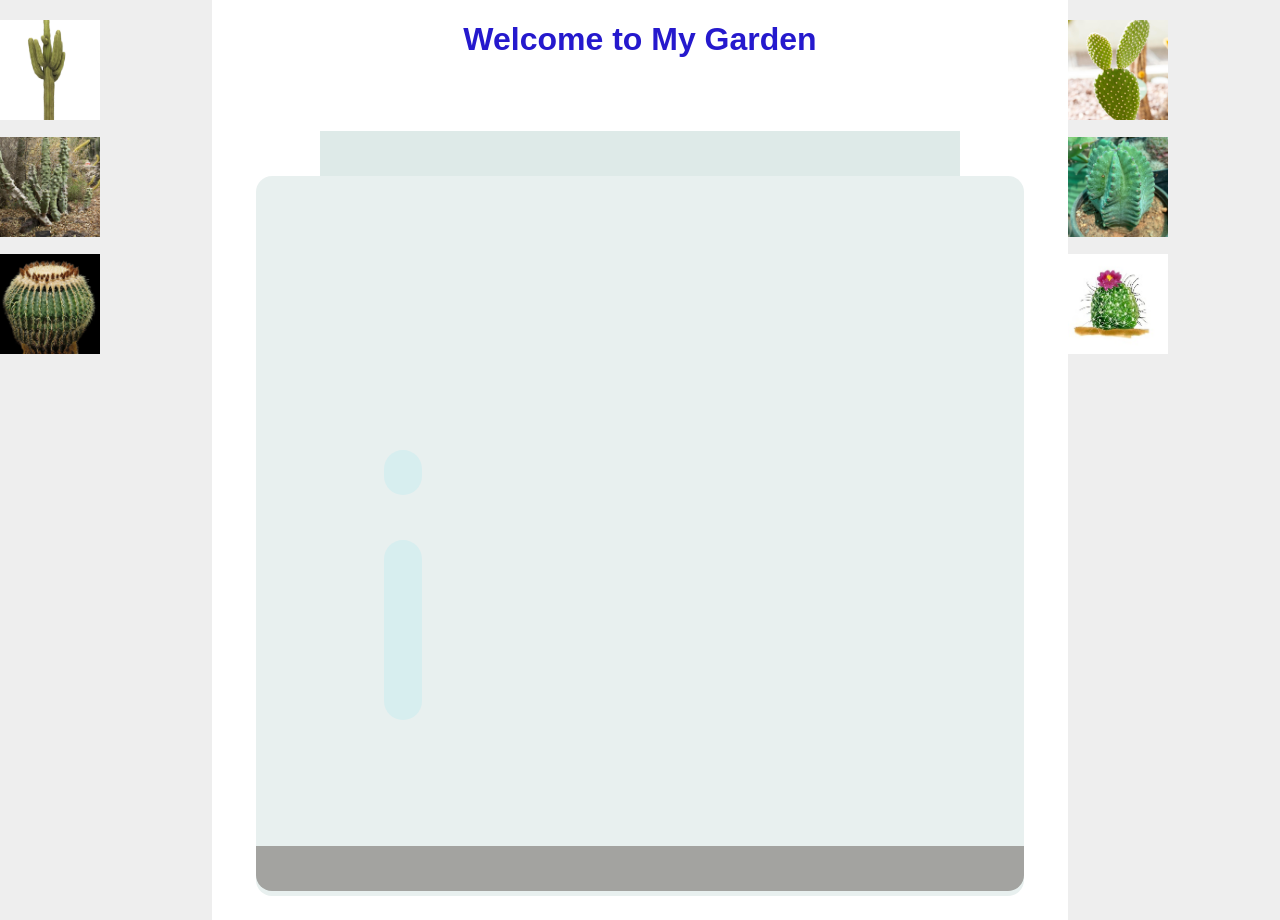
==== Terrarium Project/index.html @ 94500e24 "making a folder for terrarium" ====
<!DOCTYPE html>
<html lang="en">

<head>
    <title> My Garden</title>
    <meta charset="UTF-8">
    <meta name="viewport" content="width=device-width, initial-scale=1.0">
    <link rel="stylesheet" href="./style.css">
    <script src="./script.js" defer></script>
</head>

<body>
    <h1> Welcome to My Garden </h1>
    <div id="page">
        <div id="left-container" class="container">
            <div class="plant-holder">
                <img class="plant" id="plant1" src="./images/image1.jpg" alt="tall cactus" >
            </div>
            <div class="plant-holder">
                <img class="plant" id="plant2" src="./images/image2.jpg" alt="small cactus" >
            </div>
            <div class="plant-holder">
                <img class="plant" id="plant3" src="./images/image3.jpg" alt="round cactus">
            </div>
        </div>

        <div id="right-container" class="container">
            <div class="plant-holder">
                <img class="plant" id="plant4" src="./images/image4.jpg" alt="tall cactus" >
            </div>
            <div class="plant-holder">
                <img class="plant" id="plant5" src="./images/image5.jpg" alt="small cactus" >
            </div>
            <div class="plant-holder">
                <img class="plant" id="plant6" src="./images/image6.jpg" alt="round cactus">
            </div>
        </div>

        <div id="terrarium">
            <div class="jar-top"></div>
            <div class="jar-walls"></div>
            <div class="jar-glossy-long"></div>
            <div class="jar-glossy-short"></div>
            <div class="dirt"></div>
        </div>

    </div>
</body>

</html>
---- Terrarium Project/style.css ----
/* I just added this file to start */
body {
	/* font-family: helvetica, arial, sans-serif;	*/
	 font-family:comic sans ms, cursive, sans-serif;
}

h1 {
	color: #2519cd;
	text-align: center;
}

h1:hover{
	color:red;
}

#left-container {
	background-color: #eee;
	width: 15%;
	left: 0px;
	top: 0px;
	height: 100%;
	padding: 10px;
}

/*
@keyframes slide-in {
	0% {
		transform: translatex(-100%);
		opacity: 1;
	}
	100% {
		transform: translatex(0);
		opacity: 0.5;
	}
	
}
*/

#right-container {
	background-color: #eee;
	width: 15%;
	right: 0px;
	top: 0px;
	height: 100%;
	padding: 10px;
}

.container {
	background-color: #eee;
	width: 15%;
	top: 0px;
	position: absolute;
	height: 100%;
	padding: 10px;
}

.plant-holder {
	position: relative;
	height: 13%;
	left: -10px;
}

.plant {

	/*animation: slide-in 3s ease-in-out;
	max-width:80%;
	max-height:80%;*/
	position: absolute;
	max-width: 150%;
	max-height: 150%;
	z-index: 2;
	width: 100px;
	height: 100px;
	object-fit: cover;
	margin-top: 10px; */
}

.jar-walls {
	height: 80%;
	width: 60%;
	background: #d1e1df;
	border-radius: 1rem;
	position: absolute;
	bottom: 0.5%;
	left: 20%;
	opacity: 0.5;
	z-index: 1;
}

.jar-top {
	width: 50%;
	height: 5%;
	background: #d1e1df;
	position: absolute;
	bottom: 80.5%;
	left: 25%;
	opacity: 0.7;
	z-index: 1;
}

.jar-bottom {
	width: 50%;
	height: 1%;
	background: #d1e1df;
	position: absolute;
	bottom: 0%;
	left: 25%;
	opacity: 0.7;
}

.dirt {
	width: 60%;
	height: 5%;
	background: #3a241d;
	position: absolute;
	border-radius: 0 0 1rem 1rem;
	bottom: 1%;
	left: 20%;
	opacity: 0.7;
	z-index: -1;
}

.jar-glossy-long {
	width: 3%;
	height: 20%;
	border-radius: 2rem;
	background: #ddfbff;
	position: absolute;
	bottom: 20%;
	left: 30%;
}

.jar-glossy-short {
	width: 3%;
	height: 5%;
	border-radius: 2rem;
	background: #ddfbff;
	position: absolute;
	bottom: 45%;
	left: 30%;
}
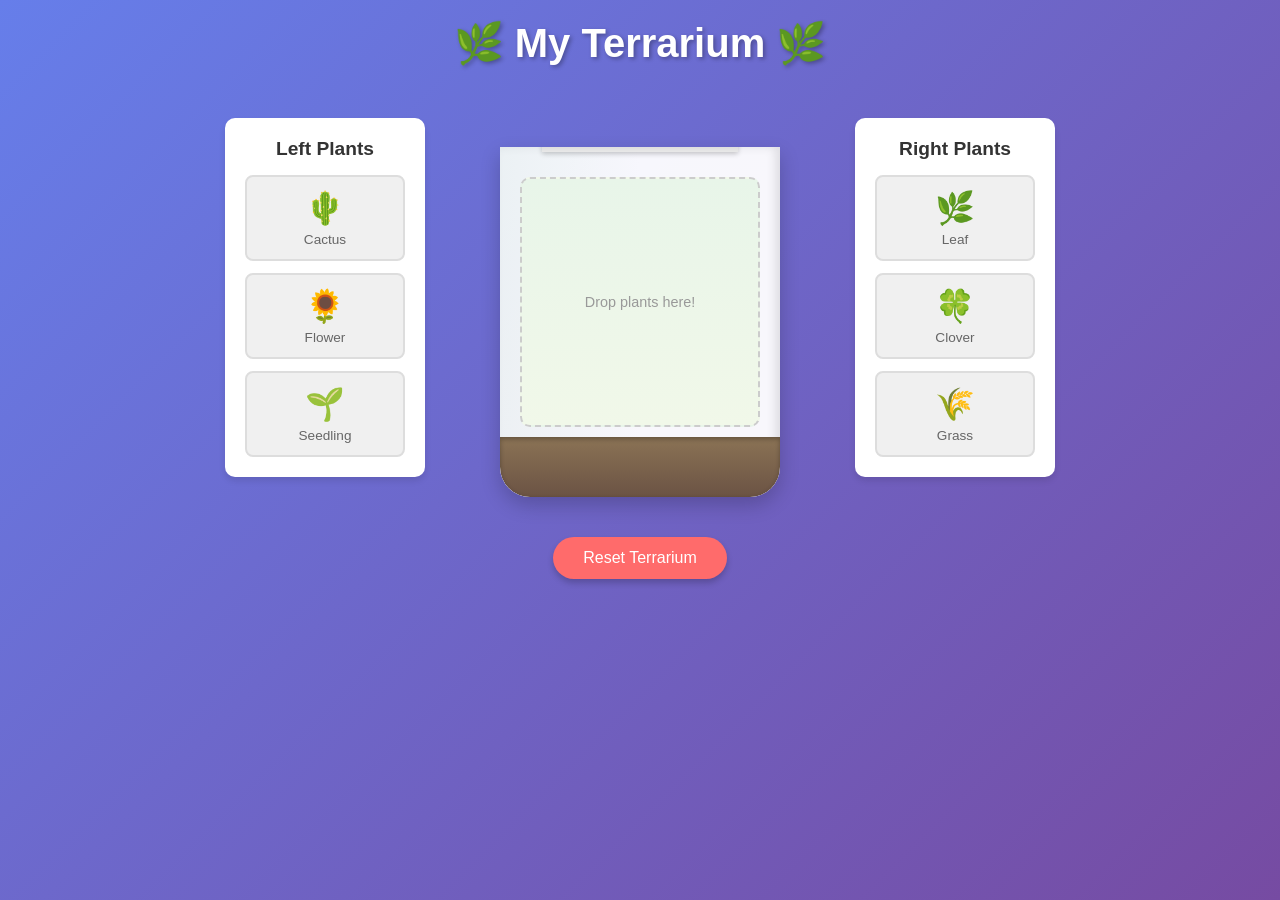
==== commit b31f4de3: "feat: Complete terrarium project with drag-and-drop functionality" ====
--- a/Terrarium Project/index.html
+++ b/Terrarium Project/index.html
@@ -1,50 +1,70 @@
 <!DOCTYPE html>
 <html lang="en">
-
 <head>
-    <title> My Garden</title>
     <meta charset="UTF-8">
     <meta name="viewport" content="width=device-width, initial-scale=1.0">
+    <title>Terrarium Project</title>
     <link rel="stylesheet" href="./style.css">
-    <script src="./script.js" defer></script>
 </head>
-
 <body>
-    <h1> Welcome to My Garden </h1>
-    <div id="page">
-        <div id="left-container" class="container">
-            <div class="plant-holder">
-                <img class="plant" id="plant1" src="./images/image1.jpg" alt="tall cactus" >
-            </div>
-            <div class="plant-holder">
-                <img class="plant" id="plant2" src="./images/image2.jpg" alt="small cactus" >
-            </div>
-            <div class="plant-holder">
-                <img class="plant" id="plant3" src="./images/image3.jpg" alt="round cactus">
+    <h1>🌿 My Terrarium 🌿</h1>
+    
+    <div class="main-container">
+        <!-- LEFT PLANTS -->
+        <div class="plants-container left-plants">
+            <h2>Left Plants</h2>
+            <div class="plants-list">
+                <div class="plant" draggable="true" data-plant="🌵">
+                    <p>🌵</p>
+                    <span>Cactus</span>
+                </div>
+                <div class="plant" draggable="true" data-plant="🌻">
+                    <p>🌻</p>
+                    <span>Flower</span>
+                </div>
+                <div class="plant" draggable="true" data-plant="🌱">
+                    <p>🌱</p>
+                    <span>Seedling</span>
+                </div>
             </div>
         </div>
 
-        <div id="right-container" class="container">
-            <div class="plant-holder">
-                <img class="plant" id="plant4" src="./images/image4.jpg" alt="tall cactus" >
-            </div>
-            <div class="plant-holder">
-                <img class="plant" id="plant5" src="./images/image5.jpg" alt="small cactus" >
-            </div>
-            <div class="plant-holder">
-                <img class="plant" id="plant6" src="./images/image6.jpg" alt="round cactus">
+        <!-- CENTER TERRARIUM -->
+        <div class="terrarium-container">
+            <div class="terrarium" id="terrarium">
+                <div class="jar-top"></div>
+                <div class="jar-body"></div>
+                <div class="soil"></div>
+                <div id="plants-area" class="plants-area">
+                    <p class="drop-hint">Drop plants here!</p>
+                </div>
             </div>
         </div>
 
-        <div id="terrarium">
-            <div class="jar-top"></div>
-            <div class="jar-walls"></div>
-            <div class="jar-glossy-long"></div>
-            <div class="jar-glossy-short"></div>
-            <div class="dirt"></div>
+        <!-- RIGHT PLANTS -->
+        <div class="plants-container right-plants">
+            <h2>Right Plants</h2>
+            <div class="plants-list">
+                <div class="plant" draggable="true" data-plant="🌿">
+                    <p>🌿</p>
+                    <span>Leaf</span>
+                </div>
+                <div class="plant" draggable="true" data-plant="🍀">
+                    <p>🍀</p>
+                    <span>Clover</span>
+                </div>
+                <div class="plant" draggable="true" data-plant="🌾">
+                    <p>🌾</p>
+                    <span>Grass</span>
+                </div>
+            </div>
         </div>
+    </div>
 
+    <div class="reset-container">
+        <button id="reset-btn">Reset Terrarium</button>
     </div>
+
+    <script src="./script.js" defer></script>
 </body>
-
 </html>
--- a/Terrarium Project/style.css
+++ b/Terrarium Project/style.css
@@ -1,101 +1,224 @@
-/* I just added this file to start */
+* {
+	margin: 0;
+	padding: 0;
+	box-sizing: border-box;
+}
+
 body {
-	/* font-family: helvetica, arial, sans-serif;	*/
-	 font-family:comic sans ms, cursive, sans-serif;
+	font-family: 'Arial', sans-serif;
+	background: linear-gradient(135deg, #667eea 0%, #764ba2 100%);
+	min-height: 100vh;
+	display: flex;
+	flex-direction: column;
+	align-items: center;
+	padding: 20px;
+	color: #333;
 }
 
 h1 {
-	color: #2519cd;
-	text-align: center;
-}
-
-h1:hover{
-	color:red;
-}
-
-#left-container {
-	background-color: #eee;
-	width: 15%;
-	left: 0px;
-	top: 0px;
-	height: 100%;
-	padding: 10px;
-}
-
-/*
-@keyframes slide-in {
-	0% {
-		transform: translatex(-100%);
+	color: #fff;
+	text-align: center;
+	margin-bottom: 30px;
+	font-size: 2.5rem;
+	text-shadow: 2px 2px 4px rgba(0, 0, 0, 0.3);
+}
+
+.main-container {
+	display: flex;
+	justify-content: center;
+	align-items: center;
+	gap: 40px;
+	margin-bottom: 40px;
+	flex-wrap: wrap;
+}
+
+/* PLANTS CONTAINERS */
+.plants-container {
+	background: #fff;
+	border-radius: 10px;
+	padding: 20px;
+	width: 200px;
+	box-shadow: 0 4px 6px rgba(0, 0, 0, 0.1);
+}
+
+.plants-container h2 {
+	text-align: center;
+	color: #333;
+	margin-bottom: 15px;
+	font-size: 1.2rem;
+}
+
+.plants-list {
+	display: flex;
+	flex-direction: column;
+	gap: 12px;
+}
+
+.plant {
+	background: #f0f0f0;
+	padding: 12px;
+	border-radius: 8px;
+	cursor: move;
+	user-select: none;
+	transition: all 0.3s ease;
+	text-align: center;
+	border: 2px solid #ddd;
+}
+
+.plant:hover {
+	background: #e8e8e8;
+	transform: scale(1.05);
+	box-shadow: 0 2px 8px rgba(0, 0, 0, 0.15);
+}
+
+.plant:active {
+	opacity: 0.7;
+	cursor: grabbing;
+}
+
+.plant p {
+	font-size: 2rem;
+	margin-bottom: 5px;
+}
+
+.plant span {
+	font-size: 0.85rem;
+	color: #666;
+	display: block;
+}
+
+/* TERRARIUM CONTAINER */
+.terrarium-container {
+	display: flex;
+	justify-content: center;
+	align-items: flex-end;
+	width: 350px;
+	height: 400px;
+}
+
+.terrarium {
+	position: relative;
+	width: 280px;
+	height: 350px;
+	background: rgba(255, 255, 255, 0.95);
+	border-radius: 0 0 30px 30px;
+	box-shadow: 0 8px 20px rgba(0, 0, 0, 0.2), inset -5px 0 10px rgba(0, 0, 0, 0.1);
+	overflow: hidden;
+}
+
+.jar-top {
+	position: absolute;
+	top: -15px;
+	left: 50%;
+	transform: translateX(-50%);
+	width: 70%;
+	height: 20px;
+	background: linear-gradient(to bottom, #c0c0c0, #e8e8e8);
+	border-radius: 5px 5px 0 0;
+	z-index: 10;
+	box-shadow: 0 2px 5px rgba(0, 0, 0, 0.2);
+}
+
+.jar-body {
+	position: absolute;
+	top: 0;
+	left: 0;
+	right: 0;
+	bottom: 0;
+	background: linear-gradient(to right, rgba(209, 225, 223, 0.3), transparent 50%);
+	border-radius: 0 0 30px 30px;
+	pointer-events: none;
+}
+
+.soil {
+	position: absolute;
+	bottom: 0;
+	left: 0;
+	right: 0;
+	height: 60px;
+	background: linear-gradient(to bottom, #8B7355, #6B5344);
+	border-radius: 0 0 30px 30px;
+	box-shadow: inset 0 2px 5px rgba(0, 0, 0, 0.3);
+}
+
+.plants-area {
+	position: absolute;
+	top: 30px;
+	left: 20px;
+	right: 20px;
+	bottom: 70px;
+	background: linear-gradient(to bottom, #e8f5e9, #f1f8e9);
+	border-radius: 10px;
+	padding: 15px;
+	display: flex;
+	flex-direction: column;
+	align-items: center;
+	justify-content: center;
+	flex-wrap: wrap;
+	gap: 10px;
+	overflow: auto;
+	border: 2px dashed #ccc;
+	transition: all 0.3s ease;
+}
+
+.plants-area.drag-over {
+	background: linear-gradient(to bottom, #c8e6c9, #a5d6a7);
+	border-color: #4caf50;
+	box-shadow: inset 0 0 10px rgba(76, 175, 80, 0.3);
+}
+
+.drop-hint {
+	color: #999;
+	font-size: 0.9rem;
+	pointer-events: none;
+}
+
+.plants-area.has-plants .drop-hint {
+	display: none;
+}
+
+.plant-in-terrarium {
+	font-size: 2rem;
+	cursor: default;
+	animation: fadeIn 0.4s ease;
+}
+
+@keyframes fadeIn {
+	from {
+		opacity: 0;
+		transform: scale(0.5);
+	}
+	to {
 		opacity: 1;
+		transform: scale(1);
 	}
-	100% {
-		transform: translatex(0);
-		opacity: 0.5;
-	}
-	
-}
-*/
-
-#right-container {
-	background-color: #eee;
-	width: 15%;
-	right: 0px;
-	top: 0px;
-	height: 100%;
-	padding: 10px;
-}
-
-.container {
-	background-color: #eee;
-	width: 15%;
-	top: 0px;
-	position: absolute;
-	height: 100%;
-	padding: 10px;
-}
-
-.plant-holder {
-	position: relative;
-	height: 13%;
-	left: -10px;
-}
-
-.plant {
-
-	/*animation: slide-in 3s ease-in-out;
-	max-width:80%;
-	max-height:80%;*/
-	position: absolute;
-	max-width: 150%;
-	max-height: 150%;
-	z-index: 2;
-	width: 100px;
-	height: 100px;
-	object-fit: cover;
-	margin-top: 10px; */
-}
-
-.jar-walls {
-	height: 80%;
-	width: 60%;
-	background: #d1e1df;
-	border-radius: 1rem;
-	position: absolute;
-	bottom: 0.5%;
-	left: 20%;
-	opacity: 0.5;
-	z-index: 1;
-}
-
-.jar-top {
-	width: 50%;
-	height: 5%;
-	background: #d1e1df;
-	position: absolute;
-	bottom: 80.5%;
-	left: 25%;
-	opacity: 0.7;
-	z-index: 1;
+}
+
+/* RESET BUTTON */
+.reset-container {
+	text-align: center;
+}
+
+#reset-btn {
+	background: #ff6b6b;
+	color: white;
+	border: none;
+	padding: 12px 30px;
+	border-radius: 25px;
+	font-size: 1rem;
+	cursor: pointer;
+	transition: all 0.3s ease;
+	box-shadow: 0 4px 6px rgba(0, 0, 0, 0.2);
+}
+
+#reset-btn:hover {
+	background: #ff5252;
+	transform: translateY(-2px);
+	box-shadow: 0 6px 12px rgba(0, 0, 0, 0.3);
+}
+
+#reset-btn:active {
+	transform: translateY(0);
 }
 
 .jar-bottom {
